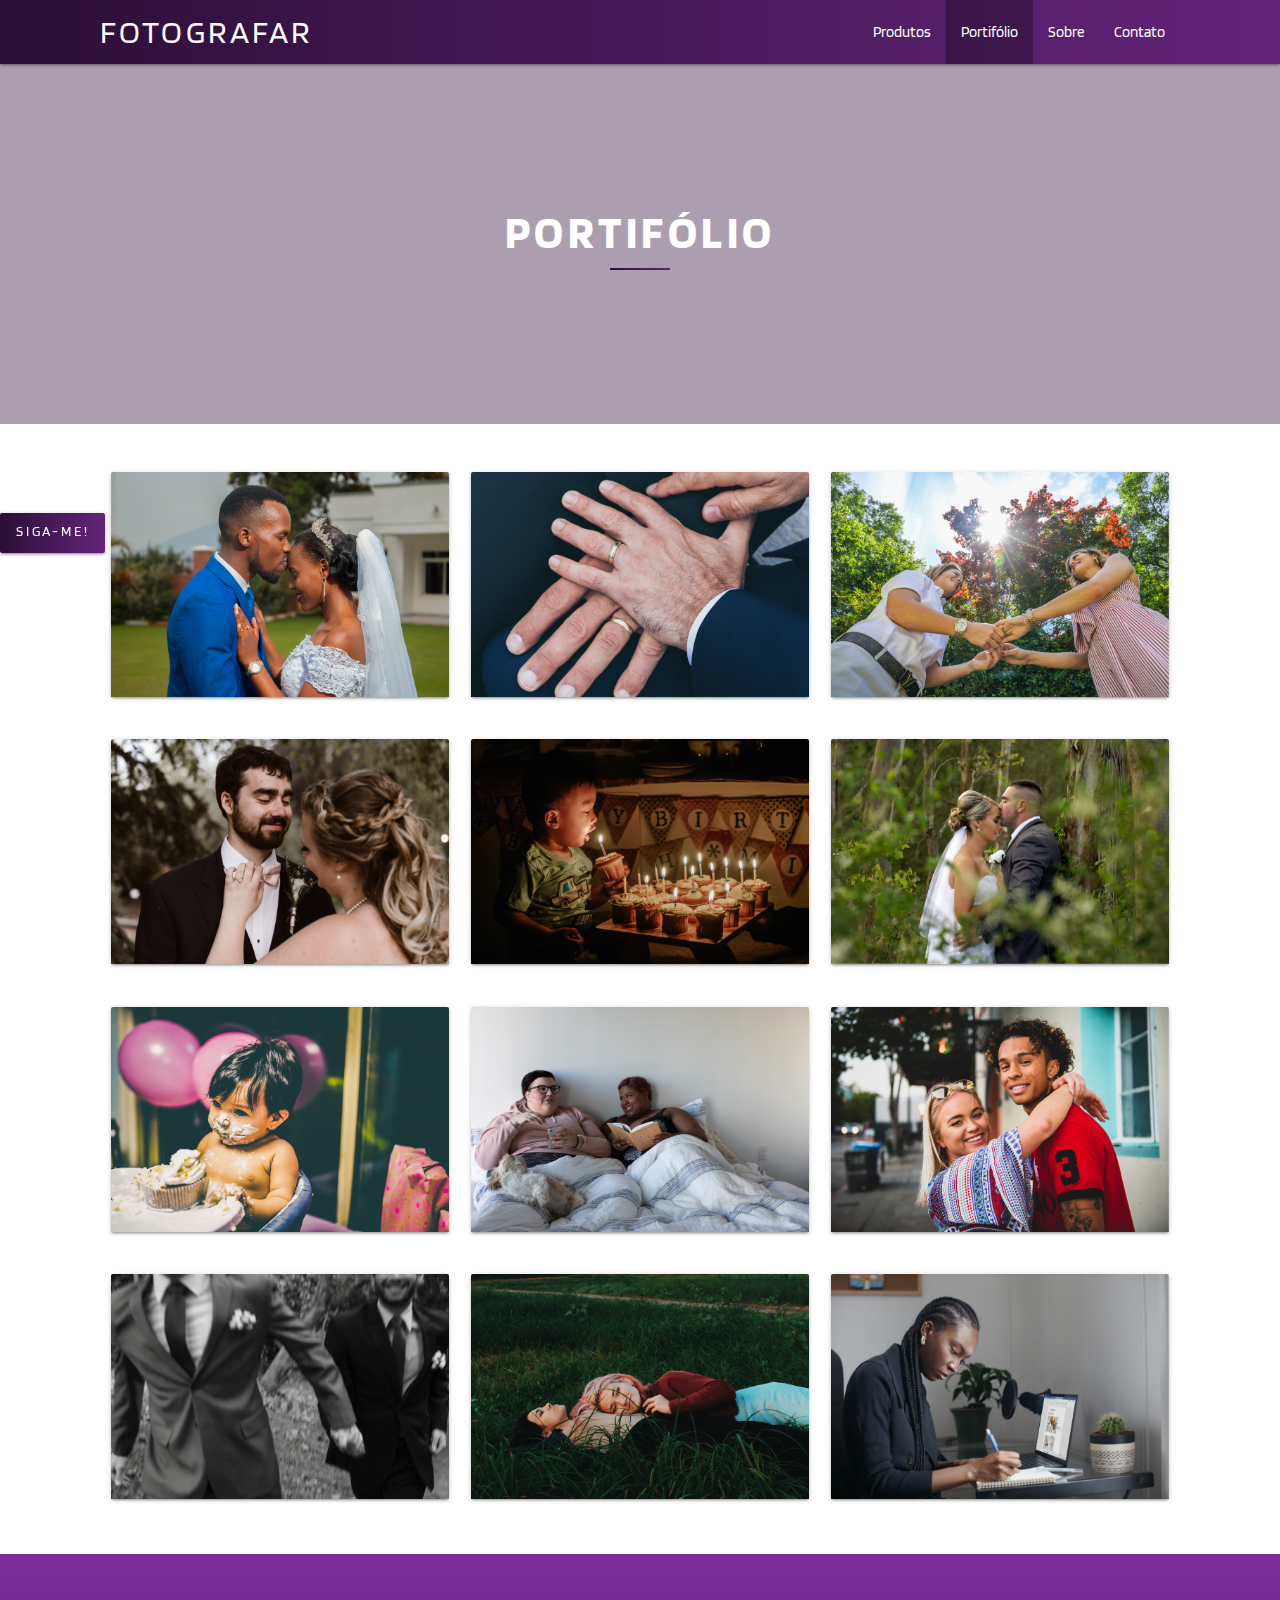
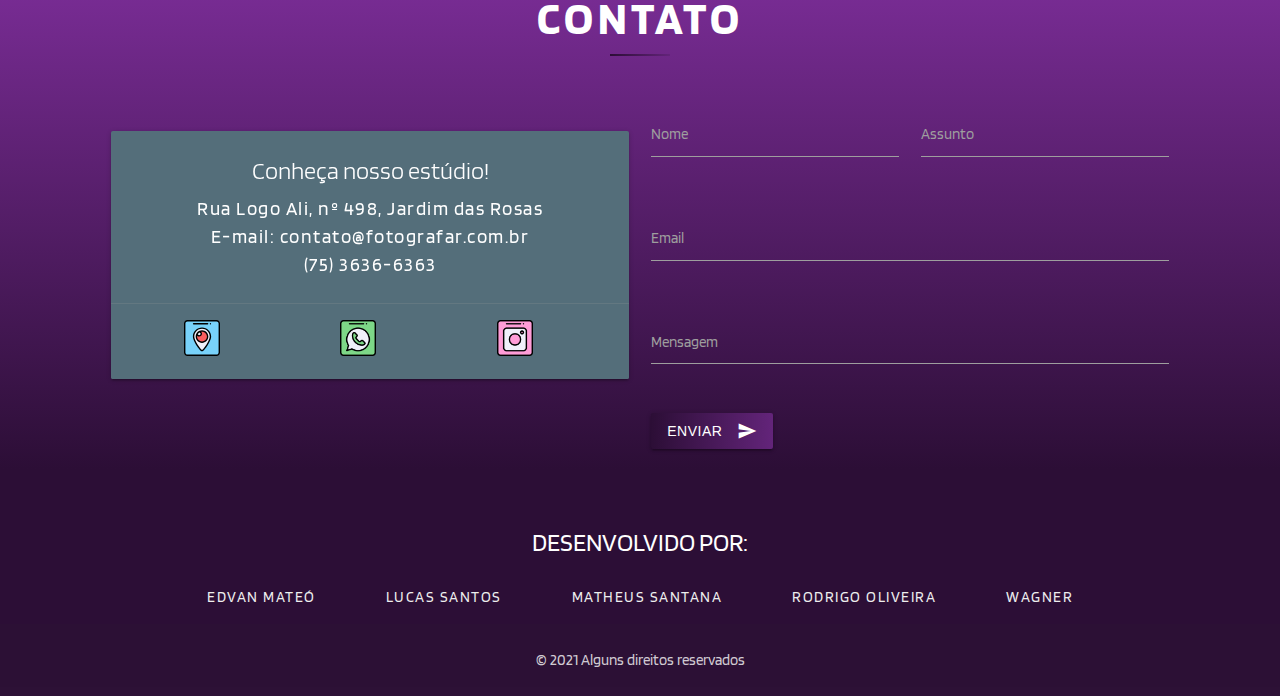
==== Projeto Materialize/portifolio.html @ acdbd654 "Projeto Fotografar feito com Materialize" ====
<!DOCTYPE html>
<html lang="pt-br">

<head>
  <meta charset="UTF-8">
  <meta http-equiv="X-UA-Compatible" content="IE=edge">
  <meta name="viewport" content="width=device-width, initial-scale=1.0">
  <link href="https://fonts.googleapis.com/icon?family=Material+Icons" rel="stylesheet">
  <link type="text/css" rel="stylesheet" href="css/materialize.css" media="screen,projection" />
  <link type="text/css" rel="stylesheet" href="css/estilo.css" media="screen,projection" />
  <link rel="shortcut icon" href="img/camera.svg" type="image/x-icon">
  <title>Portifólio - Fotografias Digitais</title>
</head>

<body>
  <div class="estrutura">
    <header class="header">
      <nav>
        <ul id="slide-out" class="sidenav">
          <li>
            <div class="user-view">
              <div class="background">
                <img src="img/fotografa.jpeg">
              </div>
              <a href="#user"><img class="circle" src="img/fotografa.jpeg"></a>
              <a href="#name"><span class="white-text name"></span></a>
              <a href="#email"><span class="white-text email"></span></a>
            </div>
          </li>
          <li><a href="produtos.html">Produtos</a></li>
          <li>
            <div class="divider"></div>
          </li>
          <li><a href="portifolio.html" class="link-ativo">Portifólio</a></li>
          <li>
            <div class="divider"></div>
          </li>
          <li><a href="#">Sobre</a></li>
          <li>
            <div class="divider"></div>
          </li>
          <li><a href="#">Contato</a></li>
        </ul>
        <a href="#" data-target="slide-out" class="sidenav-trigger"><i class="material-icons">menu</i></a>
        <div class="nav-wrapper nav-header conteiner">
          <a href="index.html" class="brand-logo">Fotografar</a>
          <ul id="nav-mobile" class="right hide-on-med-and-down">
            <li><a href="produtos.html">Produtos</a></li>
            <li><a href="portifolio.html" class="link-ativo">Portifólio</a></li>
            <li><a href="#">Sobre</a></li>
            <li><a href="#">Contato</a></li>
          </ul>
        </div>
      </nav>
    </header>
    <aside>
      <a class='dropdown-trigger btn' href='#' data-target='dropdown1'>Siga-me!</a>
      <ul id='dropdown1' class='dropdown-content'>
        <li><a href="#!"><img src="img/icons/logotipo-do-instagram.png" alt=""></a></li>
        <li><a href="#!"><img src="img/icons/twitter.png" alt=""></a></li>
        <li><a href="#!"><img src="img/icons/pinterest.png" alt=""></a></li>
      </ul>
    </aside>
    <main class="conteudo">
      <section class="portifolio-slider">
        <div class="portifolio-slider-principal slider-principal-porti">
          <div class="carregar-fundo-porti">
          </div>
          <div class="center fundo-escuro">
            <div class="conteudo-slider">
              <h2 class="header center">Portifólio</h2>
            </div>
          </div>
        </div>
      </section>
      <section class="portifolio portifolio-1">
        <div class="conteiner-portifolio conteiner">
          <div class="row">
            <div class="col s12 m4">
              <div class="card">
                <div class="card-image">
                  <a class="waves-effect waves-light modal-trigger" href="#modal1">
                    <img class="materialboxed" src="img/portifolio/one-zone-studio-_GTzs6Yr8_M-unsplash.jpg">
                  </a>
                </div>
              </div>
            </div>
            <div id="modal1" class="modal">
              <div class="modal-content">
                <h4>Clara e Gabriel</h4>
                <p>16/07/2020</p>
                <img src="img/portifolio/vitor-pinto-azuT-J9e5sA-unsplash.jpg">
                <img src="img/portifolio/one-zone-studio-iI_SdgYHWF0-unsplash.jpg">
                <img src="img/portifolio/one-zone-studio-_GTzs6Yr8_M-unsplash.jpg">
              </div>
            </div>
            <div class="col s12 m4">
              <div class="card">
                <div class="card-image">
                  <a class="waves-effect waves-light modal-trigger" href="#modal2">
                    <img class="materialboxed" src="img/portifolio/nick-karvounis-DUK7XiBpGSY-unsplash.jpg">
                  </a>
                </div>
              </div>
            </div>
            <div id="modal2" class="modal">
              <div class="modal-content">
                <h4>João e Pedro</h4>
                <p>27/04/2019</p>
                <img src="img/portifolio/nick-karvounis-DUK7XiBpGSY-unsplash.jpg">
              </div>
            </div>
            <div class="col s12 m4">
              <div class="card">
                <div class="card-image">
                  <a class="waves-effect waves-light modal-trigger" href="#modal3">
                    <img class="materialboxed" src="img/portifolio/joe-ciciarelli-Z9bAQ3XbmCE-unsplash.jpg">
                  </a>
                </div>
              </div>
            </div>
            <div id="modal3" class="modal">
              <div class="modal-content">
                <h4>Juliana e Carla</h4>
                <p>07/01/2020</p>
                <img src="img/portifolio/joe-ciciarelli-Z9bAQ3XbmCE-unsplash.jpg">
              </div>
            </div>
          </div>
          <div class="row">
            <div class="col s12 m4">
              <div class="card">
                <div class="card-image">
                  <a class="waves-effect waves-light modal-trigger" href="#modal4">
                    <img class="materialboxed" src="img/portifolio/priscilla-du-preez-03BO2O-Licc-unsplash.jpg">
                  </a>
                </div>
              </div>
            </div>
            <div id="modal4" class="modal">
              <div class="modal-content">
                <h4>João e Maria</h4>
                <p>17/03/2018</p>
                <img src="img/portifolio/priscilla-du-preez-03BO2O-Licc-unsplash.jpg">
              </div>
            </div>
            <div class="col s12 m4">
              <div class="card">
                <div class="card-image">
                  <a class="waves-effect waves-light modal-trigger" href="#modal5">
                    <img class="materialboxed" src="img/portifolio/thanh-tran-TDkWTqZuyfQ-unsplash.jpg">
                  </a>
                </div>
              </div>
            </div>
            <div id="modal5" class="modal">
              <div class="modal-content">
                <h4>Pedro Miguel</h4>
                <p>12/08/2018</p>
                <img src="img/portifolio/thanh-tran-TDkWTqZuyfQ-unsplash.jpg">
              </div>
            </div>
            <div class="col s12 m4">
              <div class="card">
                <div class="card-image">
                  <a class="waves-effect waves-light modal-trigger" href="#modal6">
                    <img class="materialboxed" src="img/portifolio/daniel-suarez-photography-t4mQXex4Peo-unsplash.jpg">
                  </a>
                </div>
              </div>
            </div>
            <div id="modal6" class="modal">
              <div class="modal-content">
                <h4>Thamiles e Vinicius</h4>
                <p>28/06/2018</p>
                <img src="img/portifolio/daniel-suarez-photography-t4mQXex4Peo-unsplash.jpg">
              </div>
            </div>
          </div>
          <div class="conteiner-portifolio conteiner">
            <div class="row">
              <div class="col s12 m4">
                <div class="card">
                  <div class="card-image">
                    <a class="waves-effect waves-light modal-trigger" href="#modal7">
                      <img class="materialboxed" src="img/portifolio/chris-benson-IV17FOQnwcE-unsplash.jpg">
                    </a>
                  </div>
                </div>
              </div>
              <div id="modal7" class="modal">
                <div class="modal-content">
                  <h4>Enzo</h4>
                  <p>15/07/2020</p>
                  <img src="img/portifolio/chris-benson-IV17FOQnwcE-unsplash.jpg">
                </div>
              </div>
              <div class="col s12 m4">
                <div class="card">
                  <div class="card-image">
                    <a class="waves-effect waves-light modal-trigger" href="#modal8">
                      <img class="materialboxed" src="img/portifolio/allgo-an-app-for-plus-size-people-1VAmHZktns0-unsplash.jpg">
                    </a>
                  </div>
                </div>
              </div>
              <div id="modal8" class="modal">
                <div class="modal-content">
                  <h4>Maria e Daniele</h4>
                  <p>05/02/2019</p>
                  <img src="img/portifolio/allgo-an-app-for-plus-size-people-1VAmHZktns0-unsplash.jpg">
                </div>
              </div>
              <div class="col s12 m4">
                <div class="card">
                  <div class="card-image">
                    <a class="waves-effect waves-light modal-trigger" href="#modal9">
                      <img class="materialboxed" src="img/portifolio/tim-mossholder-QVwWQwQE7ao-unsplash.jpg">
                    </a>
                  </div>
                </div>
              </div>
              <div id="modal9" class="modal">
                <div class="modal-content">
                  <h4>Gabriele e Rafael</h4>
                  <p>08/02/2020</p>
                  <img src="img/portifolio/tim-mossholder-QVwWQwQE7ao-unsplash.jpg">
                </div>
              </div>
            </div>
            <div class="row">
              <div class="col s12 m4">
                <div class="card">
                  <div class="card-image">
                    <a class="waves-effect waves-light modal-trigger" href="#modal10">
                      <img class="materialboxed" src="img/portifolio/maico-pereira-Z0Wa2A5NVTM-unsplash.jpg">
                    </a>
                  </div>
                </div>
              </div>
              <div id="modal4" class="modal">
                <div class="modal-content">
                  <h4>Carlos e Marcelo</h4>
                  <p>17/01/2021</p>
                  <img src="img/portifolio/maico-pereira-Z0Wa2A5NVTM-unsplash.jpg">
                </div>
              </div>
              <div class="col s12 m4">
                <div class="card">
                  <div class="card-image">
                    <a class="waves-effect waves-light modal-trigger" href="#modal5">
                      <img class="materialboxed" src="img/portifolio/marie-s-03tSOB03Xko-unsplash.jpg">
                    </a>
                  </div>
                </div>
              </div>
              <div id="modal5" class="modal">
                <div class="modal-content">
                  <h4>Thais e Júlia</h4>
                  <p>24/07/2020</p>
                  <img src="img/portifolio/marie-s-03tSOB03Xko-unsplash.jpg">
                </div>
              </div>
              <div class="col s12 m4">
                <div class="card">
                  <div class="card-image">
                    <a class="waves-effect waves-light modal-trigger" href="#modal6">
                      <img class="materialboxed" src="img/portifolio/surface-yn9rw5s0PNE-unsplash.jpg">
                    </a>
                  </div>
                </div>
              </div>
              <div id="modal6" class="modal">
                <div class="modal-content">
                  <h4>Diana</h4>
                  <p>05/02/2018</p>
                  <img src="img/portifolio/surface-yn9rw5s0PNE-unsplash.jpg">
                </div>
              </div>
            </div>
          </div>
      </section>
    </main>
    <footer class="page-footer">
      <div class="footer">
        <section class="contato" id="contato">
          <h2 class="header center h2-branco">Contato</h2>
          <div class="row conteiner-contato conteiner">
            <div class="col s12 m12 l6 dados-contato">
              <div class="row">
                <div class="col s12 l12 m12">
                  <div class="card blue-grey darken-1 linha-card-contato">
                    <div class="card-content white-text center card-contato-ende">
                      <span class="card-title">Conheça nosso estúdio!</span>
                      <p>Rua Logo Ali, nº 498, Jardim das Rosas</p>
                      <p>E-mail: contato@fotografar.com.br<br>(75) 3636-6363</p>
                    </div>
                    <div class="card-action redes-sociais-contato">
                      <a href="http://" target="_blank" rel="noopener noreferrer"><img class="icons-contato" src="img/icons/periscopio.svg" alt="Endereço Maps"></a>
                      <a href="http://" target="_blank" rel="noopener noreferrer"><img class="icons-contato" src="img/icons/whatsapp.png" alt="WhatsApp"></a>
                      <a href="http://" target="_blank" rel="noopener noreferrer"><img class="icons-contato" src="img/icons/instagram.png" alt="Instagram"></a>
                    </div>
                  </div>
                </div>
              </div>
            </div>
            <div class="col s12 m12 l6 form-contato">
              <div class="row">
                <form class="col s12">
                  <div class="row">
                    <div class="input-field col s6">
                      <input id="nome" type="text" class="validate">
                      <label for="nome">Nome</label>
                    </div>
                    <div class="input-field col s6">
                      <input id="assunto" type="text" class="validate">
                      <label for="assunto">Assunto</label>
                    </div>
                  </div>
                  <div class="row">
                    <div class="input-field col s12">
                      <input id="email" type="email" class="validate">
                      <label for="email">Email</label>
                    </div>
                  </div>
                  <div class="row">
                    <div class="input-field col s12">
                      <textarea id="mensagem" class="materialize-textarea"></textarea>
                      <label for="mensagem">Mensagem</label>
                    </div>
                  </div>
                  <button class="btn waves-effect waves-light btn-roxo" type="submit" name="action">Enviar
                    <i class="material-icons right">send</i>
                  </button>
                </form>
              </div>
            </div>
          </div>
        </section>
        <div class="container">
          <div class="column">
            <div class="col l4 offset-l2 s12 desenvolvedores">
              <h5 class="white-text">Desenvolvido por:</h5>
              <ul class="lista-dev">
                <li><a class="grey-text text-lighten-3" href="#!">Edvan Mateó</a></li>
                <li><a class="grey-text text-lighten-3" href="#!">Lucas Santos</a></li>
                <li><a class="grey-text text-lighten-3" href="#!">Matheus Santana</a></li>
                <li><a class="grey-text text-lighten-3" href="#!">Rodrigo Oliveira</a></li>
                <li><a class="grey-text text-lighten-3" href="#!">Wagner</a></li>
              </ul>
            </div>
          </div>
        </div>
        <div class="footer-copyright">
          <div class="container">
            <p>&copy; 2021 Alguns direitos reservados</p>
          </div>
        </div>
      </div>
    </footer>
  </div>
  <script src="https://ajax.googleapis.com/ajax/libs/jquery/3.2.1/jquery.min.js"></script>
  <script type="text/javascript" src="js/materialize.js"></script>
  <script>
    $(document).ready(function () {
      $('.modal').modal();
    });
    $('.dropdown-trigger').dropdown();
    $(document).ready(function () {
      $('.sidenav').sidenav();
    });
  </script>
</body>

</html>
---- Projeto Materialize/css/estilo.css ----
@import url('https://fonts.googleapis.com/css2?family=Blinker&display=swap');
body{
  font-family: 'Blinker', sans-serif;
}
img{
  max-width: 100%;
  height: auto;
}
h1, h2, h3, h4, h5, h6{
  margin: 0;
  padding: 0;
}
h1{
  font-size: 4em;
}
h2{
  font-size: 3em;
  font-weight: bold;
  text-transform: uppercase;
  letter-spacing: .1em;
  color: #2c0e36;
}
h2::after{
  content: "";
  width: 60px;
  height: 2px;
  display: block;
  margin: 10px auto 10px auto;
  background-image: linear-gradient(to right, #2c0e36, #63247a);
}
h3{
  font-size: 1.25em;
  font-weight: bold;
  text-transform: uppercase;
  letter-spacing: .1em;
  color: #2c0e36;
}
h3::after{
  content: "";
  width: 20px;
  height: 3px;
  display: block;
  margin: 10px auto 10px auto;
  background-image: linear-gradient(to right, #2c0e36, #63247a);
}
aside{
  position: fixed;
  top: 57%;
  left: 0;
}
aside img{
  max-width: 40px;
}
aside a.btn{
  height: 40px;
  letter-spacing: .2em;
  /* writing-mode: vertical-rl;
  text-orientation: sideways; */
  background-image: linear-gradient(to right, #2c0e36, #63247a);
}@media only screen and (max-width: 960px) {
  aside{
    display: none;
  }
}
.h2-branco{
  color: #fff;
  padding-bottom: 30px;
}
.conteiner{
  max-width: 1080px;  
  margin-left: auto;
  margin-right: auto;
}
.sobre{
  max-width: 960px;
  height: 60vh;
  margin-left: auto;
  margin-right: auto;
}
.header nav{
  background-image: linear-gradient(to right, #2c0e36, #63247a) !important;
}
.link-ativo{
  background-color: rgba(0,0,0,.3);
}
.brand-logo{
  text-transform: uppercase;
  letter-spacing: .1em;
}
.slider{
  width: 100%;
  height: 65vh;
}
.carregar-fundo{
  animation: slide 2s;
}
.carregar-fundo-porti{
  animation: slidePortifolio 2s;
}
.slider-principal,.slider-principal-porti{
  background-repeat: no-repeat;
  background-size: cover;
  background-position: center;
  width: 100%;
  height: 75vh;
  animation: slide 30s infinite;
}
.slider-principal-porti{
  animation: slidePortifolio 30s infinite;
}
.fundo-escuro{
  width: 100%;
  height: 100%;
  display: flex;
  flex-wrap: wrap;
  justify-content: center;
  color: #fff;
  position: relative;
  background-color: rgba(44, 14, 54, .4);
}
.conteudo-slider{
  width: 100%;
  height: 100%;
  display: flex;
  flex-direction: column;
  justify-content: center;
  align-items: center;
}
.conteudo-slider h1{
  text-transform: uppercase;
}
.conteudo-slider p{
  font-size: 1.5em;
  letter-spacing: .1em;
  width: 60%;
}
@keyframes slide {
  0%{
      background-image: url(../img/image-from-rawpixel-id-429103-jpeg.jpg);
  }
  33.333333%{
      background-image: url(../img/image-from-rawpixel-id-429103-jpeg.jpg);
  }
  66.666666%{
      background-image: url(../img/bg-bride-holding-wedding-bouquet.jpg);
  }
  100%{
      background-image: url(../img/porti-index/vitor-pinto-ArKnEs4PkhA-unsplash.jpg);
  }
}
@keyframes slidePortifolio {
  0%{
      background-image: url(../img/porti-index/guy-basabose-xo318M8bemw-unsplash.jpg);
  }
  33.333333%{
      background-image: url(../img/porti-index/parker-jarnigan-aAPBe8WGVzk-unsplash.jpg);
  }
  66.666666%{
      background-image: url(../img/porti-index/pablo-heimplatz-OSboZGvoEz4-unsplash.jpg);
  }
  100%{
      background-image: url(../img/porti-index/clarke-sanders-JpCOGj0uIlI-unsplash.jpg);
  }
}
.produtos .botao{
  text-align: center;
}
.btn-roxo{
  background-image: linear-gradient(to right, #2c0e36, #63247a) !important;
}
.btn-roxo:hover{
  background-image: linear-gradient(to right, #451553, #7e2e9b) !important;
}
.card-sem-sombra{
  box-shadow: none;
}
.texto-card-produto{
  background-color: rgb(209, 206, 206, .3);
}
.texto-card-produto blockquote{
  margin: 0px;
  padding: 5px;
}
.texto-card-produto blockquote p{
  font-size: 1em;
  font-style: italic;
  font-weight: bold;
  letter-spacing: .1em;
}
.texto-card-produto blockquote cite{
  font-style: italic;
  font-weight: bold;
  margin-left: 65px;
}
.card-image span.card-title{
  width: 100%;
  height: 100%;
  padding-top: 62px !important;
  padding-bottom: 62px !important;
  background-color: rgb(93, 29, 114,.2);
  text-align: center;
  letter-spacing: .1em;
  margin-bottom: auto !important;
}
.card-image span.card-title::after{
  content: "";
  width: 40px;
  height: 3px;
  display: block;
  margin: 5px auto;
  background-color: rgb(243, 243, 243);
}
.portifolio{
  padding-top: 40px;
  width: 100%;
  background-image: linear-gradient(to right, #451553, #7e2e9b) !important;
}
.conteiner-portifolio{
  text-align: center;
}
.botao-portifolio{
  padding-bottom: 30px;
}
.botao-portifolio p{
  color: #fff;
}
.sobre{
  padding-top: 40px;
}
.card-content p{
  font-size: 1.25em;
}
.card-sobre{
  display: flex;
  flex-direction: row;
  justify-content: space-around;
  align-items: center;
}
.img-fotografa{
  border-radius: 50% !important;
  max-height: 240px;
  max-width: 100%;
}
.icon-sociais{
  max-width: 32px;
}
footer{
  background-color: #fff !important;
}
.footer{
  background-color: #2c0e36 !important; 
}
.contato{
  width: 100%;
  padding-top: 40px;
  margin-bottom: 60px;
  background-image: linear-gradient(#7e2e9b, #2c0e36) !important;
}
.linha-card-contato{
  margin-top: 35px;
}
.card-contato-ende p{
  font-size: 1.25em;
  letter-spacing: .08em;
}
.redes-sociais-contato{
  display: flex;
  flex-wrap: wrap;
  justify-content: space-around;
}
.icons-contato{
  max-width: 36px;
  max-height: 36px;
}
.desenvolvedores h5{
  text-align: center;
  text-transform: uppercase;
  margin-bottom: 2rem;
}
.lista-dev{
  display: flex;
  flex-direction: row;
  justify-content: space-between;
}
.lista-dev li a{
  text-transform: uppercase;
  letter-spacing: .1em;
  padding: 10px 15px;
  /* background-color: aquamarine; */
}
.lista-dev li a:hover{
  cursor: pointer;
  text-decoration: underline;
}
.footer-copyright p{
  text-align: center;
}

/*PRODUTOS*/
.titulo-produto{
  font-size: 2em;
}
.titulo-produto::after{
  content: "";
  width: 50px;
  height: 2px;
  display: block;
  margin: 10px auto 10px auto;
  background-image: linear-gradient(to right, #2c0e36, #63247a);
}
.produto{
  padding-top: 40px;
}
/*FIM PRODUTOS*/

/*PORTIFÓLIO*/
.conteudo-slider h2{
  color: #fff;
}
.portifolio-slider{
  width: 100%;
  height: 40vh;
}
.portifolio-slider-principal{
  height: 40vh;
}
@media only screen and (max-width: 960px) {
  .portifolio-slider, .slider-principal-porti{
    height: 25vh;
  }
} 
.portifolio-1{
  background-image: linear-gradient(to bottom, #fff, #fff) !important;
}
.portifolio-2{
  background-image: linear-gradient(to bottom, #2c0e36, #63247a) !important;
}
.portifolio-3{
  background-image: linear-gradient(to top, #fff, #fff) !important;
}
/*FIM PORTIFÓLIO*/
@media only screen and (max-width: 960px) {
  h1{
    font-size: 2.25em;
  }
  h2{
    font-size: 2em;
  }
  .slider{
    width: 100%;
    height: 25vh;
  }
  .slider-principal{
    width: 100%;
    height: 25vh;
  }
  .conteudo-slider p{
    font-size: 0.875em;
    letter-spacing: .1em;
    width: 80%;
  }
  .lista-dev{
    flex-direction: column;
    justify-content: center;
    align-items: center;
  }
  .lista-dev li:nth-child(even){
    margin-top: 15px;
    margin-bottom: 15px;
  }
  .lista-dev li a{
    padding: 5px 10px;
  }
  .card-sobre{
    display: flex;
    flex-direction: column;
    justify-content: space-around;
    align-items: center;
  }
  /*Pag Produtos*/
  .parallax-section{
    display: none;
  }
}
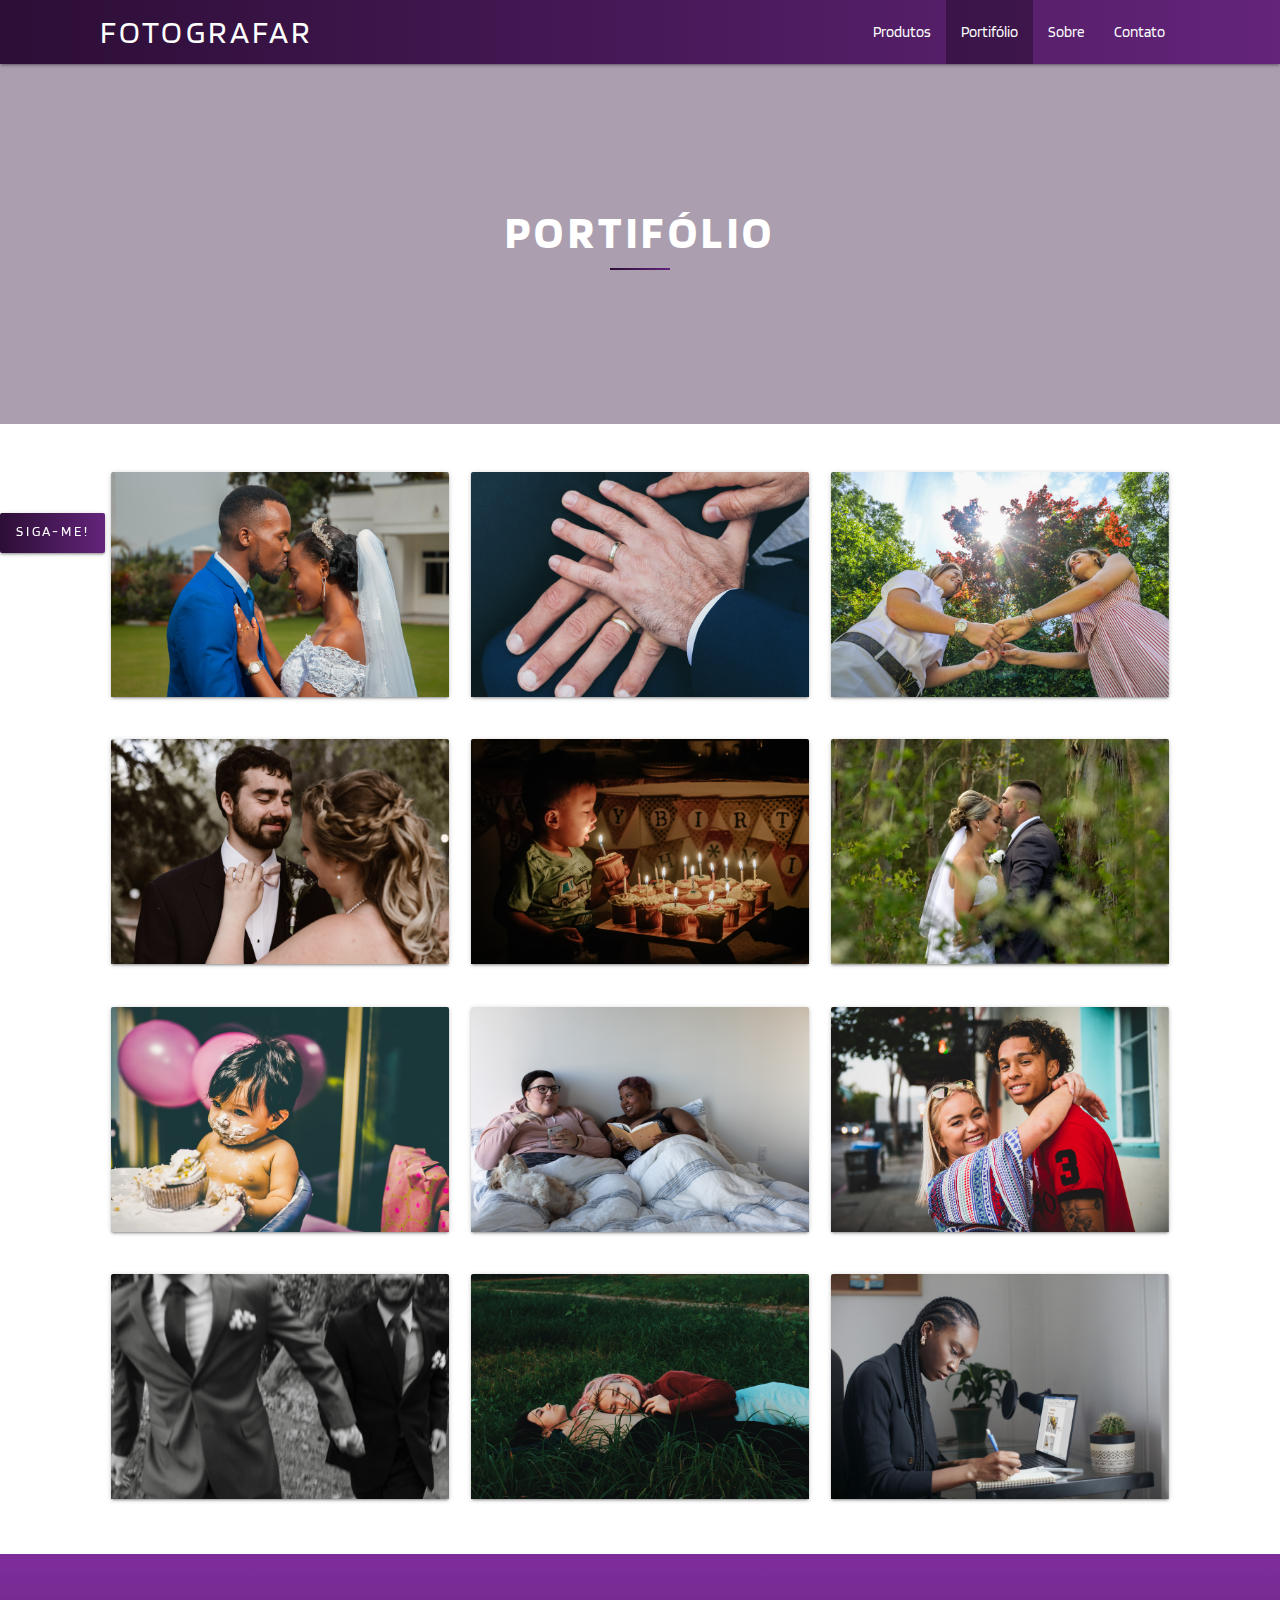
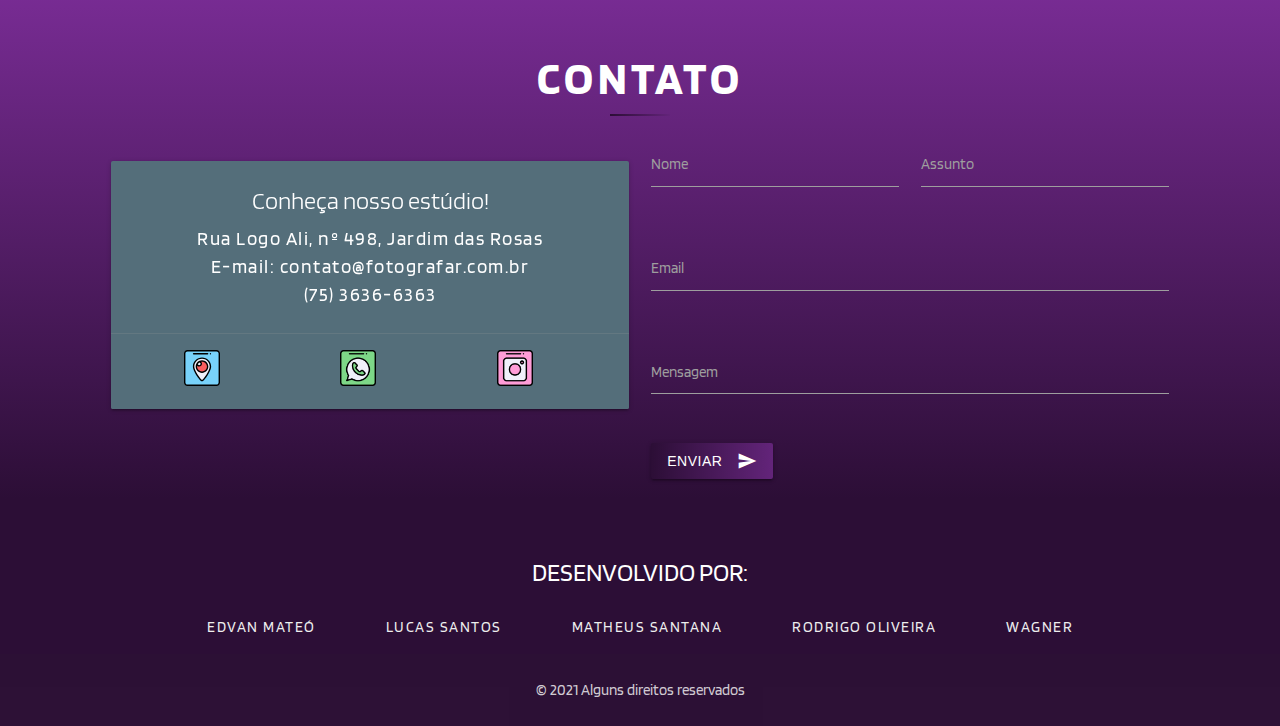
==== commit 9194de15: "Ajustes e comentários" ====
--- a/Projeto Materialize/portifolio.html
+++ b/Projeto Materialize/portifolio.html
@@ -6,8 +6,11 @@
   <meta http-equiv="X-UA-Compatible" content="IE=edge">
   <meta name="viewport" content="width=device-width, initial-scale=1.0">
   <link href="https://fonts.googleapis.com/icon?family=Material+Icons" rel="stylesheet">
+  <!--ESTILO MATERIALIZE-->
   <link type="text/css" rel="stylesheet" href="css/materialize.css" media="screen,projection" />
+  <!--ESTILO A PARTE-->
   <link type="text/css" rel="stylesheet" href="css/estilo.css" media="screen,projection" />
+  <!--ÍCONE AO LADO DO NOME DO SITE-->
   <link rel="shortcut icon" href="img/camera.svg" type="image/x-icon">
   <title>Portifólio - Fotografias Digitais</title>
 </head>
@@ -15,6 +18,7 @@
 <body>
   <div class="estrutura">
     <header class="header">
+      <!--SIDNAV https://materializecss.com/sidenav.html-->
       <nav>
         <ul id="slide-out" class="sidenav">
           <li>
@@ -54,6 +58,7 @@
       </nav>
     </header>
     <aside>
+      <!--DROPDOWN (Só aparece se acessado em pc) https://materializecss.com/dropdown.html-->
       <a class='dropdown-trigger btn' href='#' data-target='dropdown1'>Siga-me!</a>
       <ul id='dropdown1' class='dropdown-content'>
         <li><a href="#!"><img src="img/icons/logotipo-do-instagram.png" alt=""></a></li>
@@ -62,6 +67,7 @@
       </ul>
     </aside>
     <main class="conteudo">
+      <!--SLIDER FEITO A PARTE, NÃO É MATERIALIZE-->
       <section class="portifolio-slider">
         <div class="portifolio-slider-principal slider-principal-porti">
           <div class="carregar-fundo-porti">
@@ -74,9 +80,13 @@
         </div>
       </section>
       <section class="portifolio portifolio-1">
+        <!--todos os produtos são cards-->
+        <!--Tabs in Cards https://materializecss.com/cards.html-->
+        <!--Quando clica na imagem abre ela em tamanho maior com o MODALS https://materializecss.com/modals.html-->
         <div class="conteiner-portifolio conteiner">
           <div class="row">
             <div class="col s12 m4">
+              <!--CARD COM A IMAGEM QUE QND CLICA ABRE O MODALS. O VALOR DO href leva ao id. Ex.: o card com o href="#modal1 abre o modals com id="modal1"-->
               <div class="card">
                 <div class="card-image">
                   <a class="waves-effect waves-light modal-trigger" href="#modal1">
@@ -85,6 +95,7 @@
                 </div>
               </div>
             </div>
+            <!--MODALS https://materializecss.com/modals.html-->
             <div id="modal1" class="modal">
               <div class="modal-content">
                 <h4>Clara e Gabriel</h4>
@@ -281,6 +292,7 @@
           </div>
       </section>
     </main>
+    <!--O FOOTER É O MESMO DA INDEX.HTML-->
     <footer class="page-footer">
       <div class="footer">
         <section class="contato" id="contato">
@@ -359,8 +371,11 @@
       </div>
     </footer>
   </div>
+  <!--Link do JQuery-->
   <script src="https://ajax.googleapis.com/ajax/libs/jquery/3.2.1/jquery.min.js"></script>
+  <!--Link do JS Materialize-->
   <script type="text/javascript" src="js/materialize.js"></script>
+  <!--Ativação das funções do JS do Materialize--> 
   <script>
     $(document).ready(function () {
       $('.modal').modal();
--- a/Projeto Materialize/css/estilo.css
+++ b/Projeto Materialize/css/estilo.css
@@ -1,6 +1,10 @@
 @import url('https://fonts.googleapis.com/css2?family=Blinker&display=swap');
+*{
+  box-sizing: border-box;
+}
 body{
   font-family: 'Blinker', sans-serif;
+  width: 100%;
 }
 img{
   max-width: 100%;
@@ -67,7 +71,8 @@
   padding-bottom: 30px;
 }
 .conteiner{
-  max-width: 1080px;  
+  overflow: hidden;
+  max-width: 1080px;
   margin-left: auto;
   margin-right: auto;
 }
@@ -148,6 +153,22 @@
       background-image: url(../img/porti-index/vitor-pinto-ArKnEs4PkhA-unsplash.jpg);
   }
 }
+@media only screen and (max-width: 960px) {
+  @keyframes slide{
+    0%{
+      background-image: url(../img/image-from-rawpixel-id-424681-jpeg.jpg);
+    }
+    33.333333%{
+      background-image: url(../img/jonathan-borba-lFhu02bTaEY-unsplash.jpg);
+    }
+    66.666666%{
+      background-image: url(../img/bride-groom-play-at-wedding.jpg);
+    }
+    100%{
+      background-image: url(../img/image-from-rawpixel-id-424681-jpeg.jpg);
+    }
+  }
+}
 @keyframes slidePortifolio {
   0%{
       background-image: url(../img/porti-index/guy-basabose-xo318M8bemw-unsplash.jpg);
@@ -256,6 +277,11 @@
   margin-bottom: 60px;
   background-image: linear-gradient(#7e2e9b, #2c0e36) !important;
 }
+.contato h2{
+  margin-top: 60px;
+  padding-top: 0px;
+  padding-bottom: 0px;
+}
 .linha-card-contato{
   margin-top: 35px;
 }
@@ -350,14 +376,23 @@
     width: 100%;
     height: 25vh;
   }
+  .slider-index{
+    width: 100%;
+    height: 60vh;
+  }
   .slider-principal{
     width: 100%;
     height: 25vh;
+  }
+  .slider-principal-index{
+    width: 100%;
+    height: 60vh;
   }
   .conteudo-slider p{
     font-size: 0.875em;
     letter-spacing: .1em;
     width: 80%;
+    height: 20%;
   }
   .lista-dev{
     flex-direction: column;
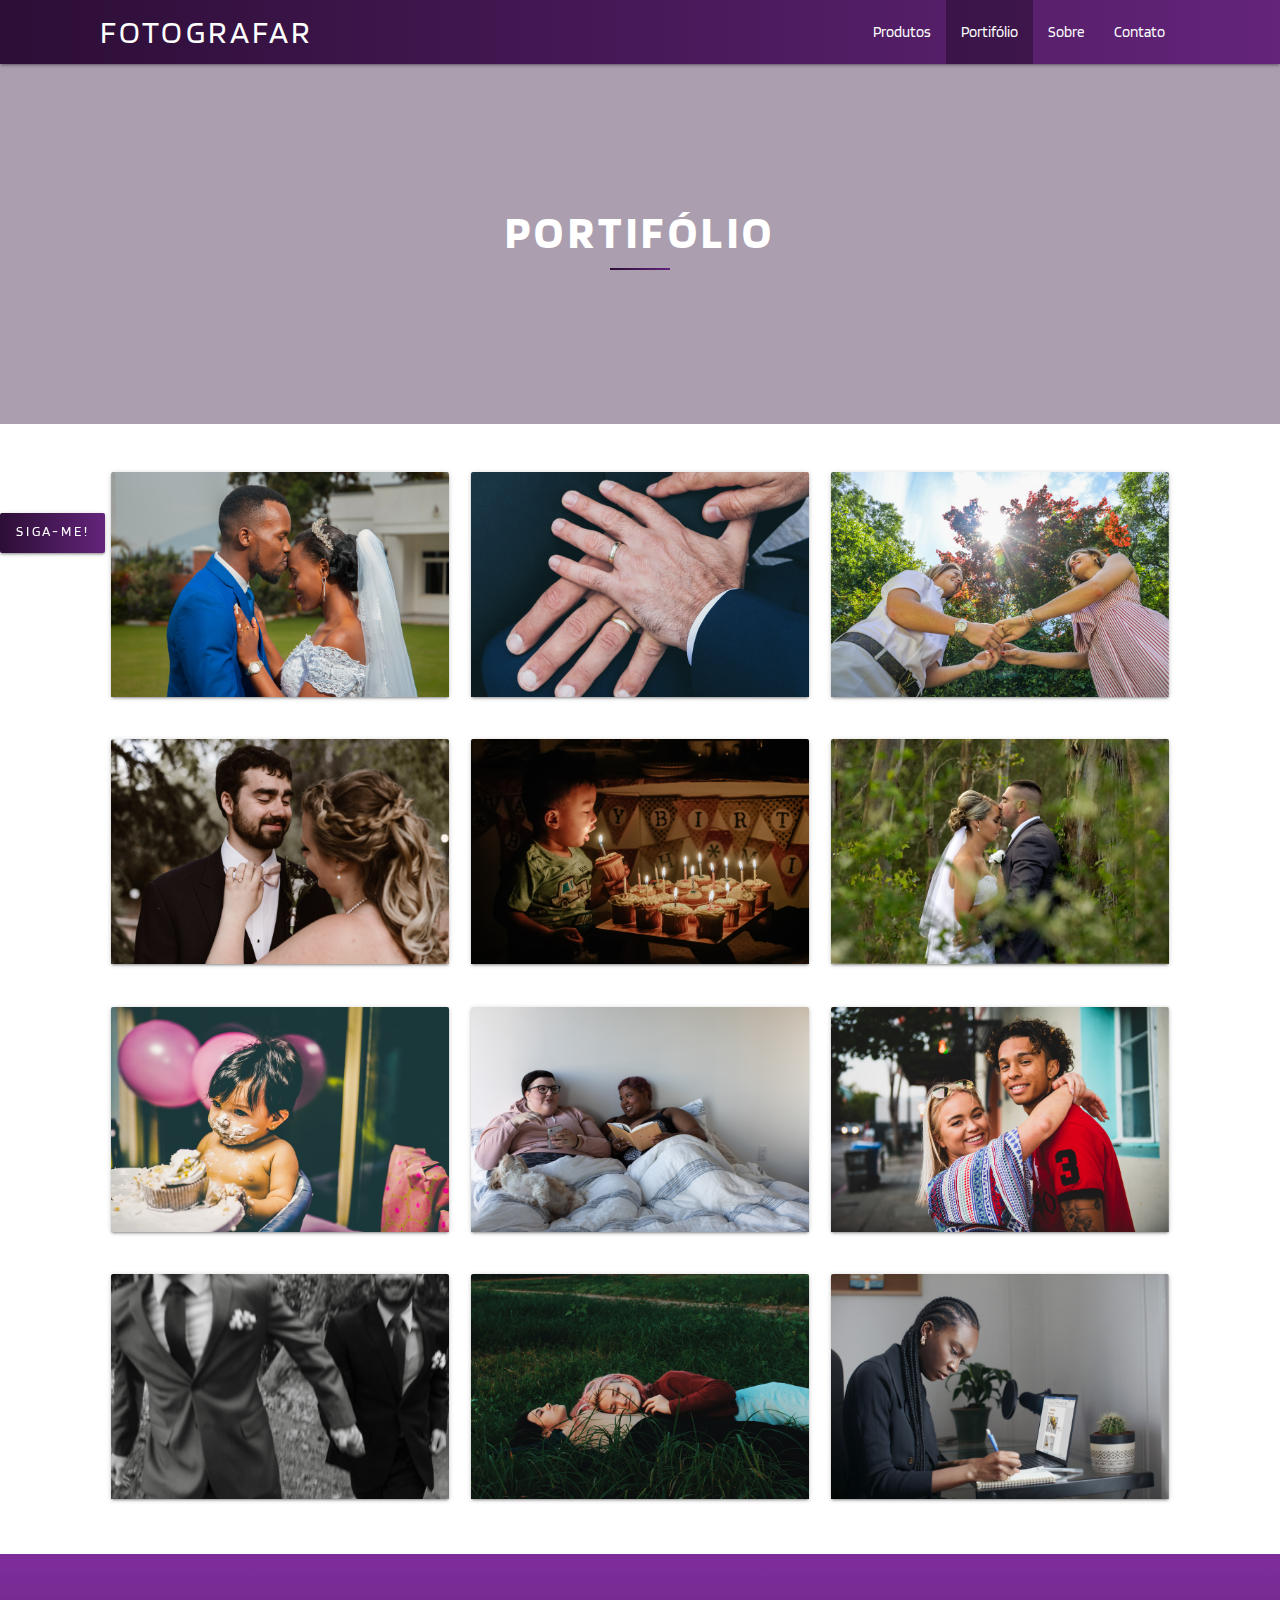
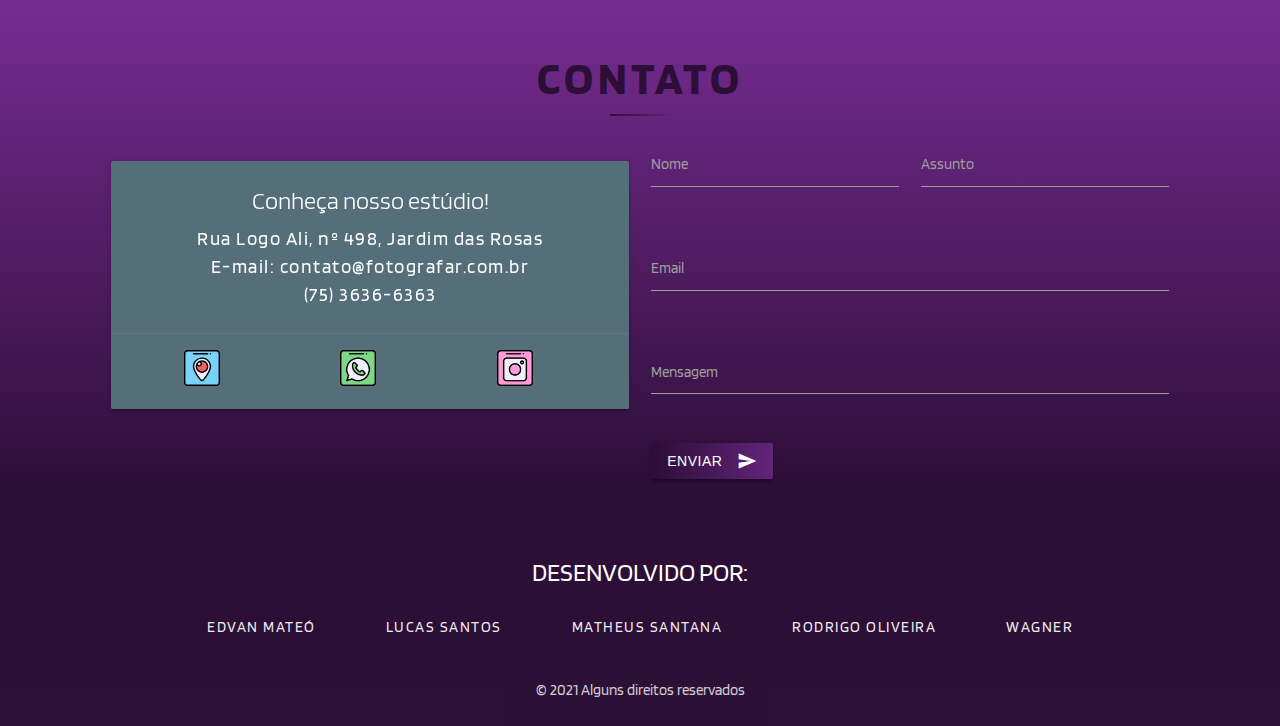
==== commit b79b332d: "Ajustes no estilo" ====
--- a/Projeto Materialize/portifolio.html
+++ b/Projeto Materialize/portifolio.html
@@ -249,7 +249,7 @@
                   </div>
                 </div>
               </div>
-              <div id="modal4" class="modal">
+              <div id="modal10" class="modal">
                 <div class="modal-content">
                   <h4>Carlos e Marcelo</h4>
                   <p>17/01/2021</p>
@@ -259,13 +259,13 @@
               <div class="col s12 m4">
                 <div class="card">
                   <div class="card-image">
-                    <a class="waves-effect waves-light modal-trigger" href="#modal5">
+                    <a class="waves-effect waves-light modal-trigger" href="#modal11">
                       <img class="materialboxed" src="img/portifolio/marie-s-03tSOB03Xko-unsplash.jpg">
                     </a>
                   </div>
                 </div>
               </div>
-              <div id="modal5" class="modal">
+              <div id="modal11" class="modal">
                 <div class="modal-content">
                   <h4>Thais e Júlia</h4>
                   <p>24/07/2020</p>
@@ -275,13 +275,13 @@
               <div class="col s12 m4">
                 <div class="card">
                   <div class="card-image">
-                    <a class="waves-effect waves-light modal-trigger" href="#modal6">
+                    <a class="waves-effect waves-light modal-trigger" href="#modal12">
                       <img class="materialboxed" src="img/portifolio/surface-yn9rw5s0PNE-unsplash.jpg">
                     </a>
                   </div>
                 </div>
               </div>
-              <div id="modal6" class="modal">
+              <div id="modal12" class="modal">
                 <div class="modal-content">
                   <h4>Diana</h4>
                   <p>05/02/2018</p>
@@ -375,7 +375,7 @@
   <script src="https://ajax.googleapis.com/ajax/libs/jquery/3.2.1/jquery.min.js"></script>
   <!--Link do JS Materialize-->
   <script type="text/javascript" src="js/materialize.js"></script>
-  <!--Ativação das funções do JS do Materialize--> 
+  <!--Ativação das funções do JS do Materialize-->
   <script>
     $(document).ready(function () {
       $('.modal').modal();
--- a/Projeto Materialize/css/estilo.css
+++ b/Projeto Materialize/css/estilo.css
@@ -67,7 +67,7 @@
   }
 }
 .h2-branco{
-  color: #fff;
+  /* color: #fff; */
   padding-bottom: 30px;
 }
 .conteiner{
